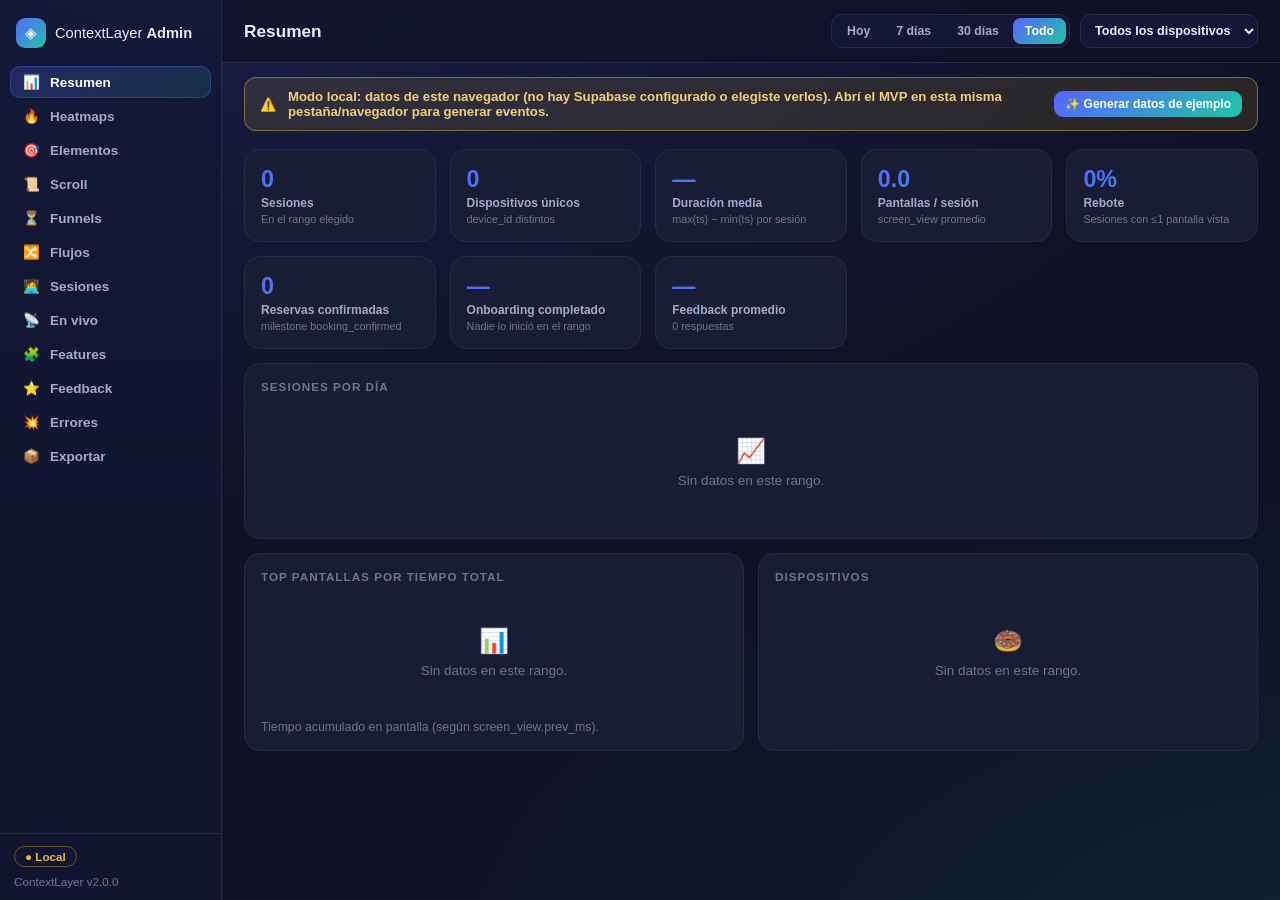
==== admin/index.html @ 9e08ad53 "F4+F5: dashboard /admin — 12 vistas de analítica con login restringido - Login GoTrue (solo emails d" ====
<!DOCTYPE html>
<html lang="es">
<head>
  <meta charset="UTF-8" />
  <meta name="viewport" content="width=device-width, initial-scale=1.0" />
  <meta name="theme-color" content="#0f1226" />
  <title>ContextLayer · Admin</title>
  <link rel="icon" href="../mvp/img/favicon.svg" type="image/svg+xml" />
  <link rel="stylesheet" href="css/admin.css?v=1" />
</head>
<body>

  <!-- ---------- Login (solo modo remoto) ---------- -->
  <div id="login" class="login" hidden>
    <form class="login__card" id="login-form" autocomplete="on">
      <div class="login__mark">◈</div>
      <div class="login__brand">ContextLayer <span>· Admin</span></div>
      <p class="login__lead">Analítica de las pruebas de usuario. Solo para el equipo.</p>
      <label class="lfield">
        <span>Email</span>
        <input type="email" id="login-email" required autocomplete="username" placeholder="vos@ejemplo.com" />
      </label>
      <label class="lfield">
        <span>Contraseña</span>
        <input type="password" id="login-pass" required autocomplete="current-password" placeholder="••••••••" />
      </label>
      <div class="login__error" id="login-error" hidden></div>
      <button class="btn btn--primary" type="submit" id="login-btn">Entrar</button>
      <button class="btn btn--ghost" type="button" id="login-local">Ver datos locales de este navegador</button>
    </form>
  </div>

  <!-- ---------- Shell del dashboard ---------- -->
  <div id="shell" class="shell" hidden>
    <aside class="sidebar" id="sidebar">
      <div class="sidebar__brand">
        <span class="sidebar__mark">◈</span>
        <span class="sidebar__name">ContextLayer <b>Admin</b></span>
        <button class="sidebar__toggle" id="nav-toggle" aria-label="Menú">☰</button>
      </div>
      <nav class="sidebar__nav" id="nav"><!-- app.js pinta los links --></nav>
      <div class="sidebar__foot" id="sidebar-foot"><!-- modo + logout --></div>
    </aside>

    <div class="main">
      <header class="topbar">
        <div class="topbar__title" id="view-title">Resumen</div>
        <div class="topbar__filters">
          <div class="seg" id="range-seg" role="group" aria-label="Rango de fechas">
            <button data-range="today">Hoy</button>
            <button data-range="7d">7 días</button>
            <button data-range="30d">30 días</button>
            <button data-range="all" class="is-on">Todo</button>
          </div>
          <select id="segment-sel" class="sel" aria-label="Segmento por dispositivo">
            <option value="all">Todos los dispositivos</option>
            <option value="mobile">📱 Mobile</option>
            <option value="tablet">📲 Tablet</option>
            <option value="desktop">🖥️ Desktop</option>
          </select>
        </div>
      </header>

      <div id="banner" class="banner" hidden></div>
      <main id="view" class="view" aria-live="polite">
        <div class="loading">Cargando…</div>
      </main>
    </div>
  </div>

  <!-- Scripts clásicos, en orden: config → cliente → datos → agregación → gráficos → vistas → app -->
  <script src="../mvp/js/config.js"></script>
  <script src="js/sb.js?v=1"></script>
  <script src="js/provider.js?v=1"></script>
  <script src="js/agg.js?v=1"></script>
  <script src="js/charts.js?v=1"></script>
  <script src="js/heat.js?v=1"></script>
  <script src="js/views/overview.js?v=1"></script>
  <script src="js/views/heatmap.js?v=1"></script>
  <script src="js/views/elements.js?v=1"></script>
  <script src="js/views/scroll.js?v=1"></script>
  <script src="js/views/funnels.js?v=1"></script>
  <script src="js/views/flows.js?v=1"></script>
  <script src="js/views/sessions.js?v=1"></script>
  <script src="js/views/live.js?v=1"></script>
  <script src="js/views/features.js?v=1"></script>
  <script src="js/views/feedback.js?v=1"></script>
  <script src="js/views/errors.js?v=1"></script>
  <script src="js/views/export.js?v=1"></script>
  <script src="js/app.js?v=1"></script>
</body>
</html>
---- admin/css/admin.css ----
/* ============================================================================
 * ContextLayer · Admin — admin.css
 * Dashboard oscuro con los acentos de la marca (índigo #5566ff / agua #23c3a4).
 * ==========================================================================*/

:root {
  --bg: #0f1226;
  --bg-2: #131735;
  --surface: #181c34;
  --surface-2: #1e2342;
  --line: #262b4a;
  --txt: #e9ecfc;
  --txt-dim: #a2aacd;
  --txt-mute: #6d7598;
  --brand: #5566ff;
  --brand-2: #23c3a4;
  --grad: linear-gradient(135deg, #5566ff 0%, #23c3a4 100%);
  --danger: #ff6b7d;
  --warn: #e8b93e;
  --ok: #23c3a4;
  --radius: 16px;
  --radius-sm: 12px;
  --shadow: 0 12px 34px rgba(0, 0, 0, 0.35);
  font-size: 15px;
}

* { box-sizing: border-box; margin: 0; padding: 0; }

html, body {
  min-height: 100%;
  background: var(--bg);
  color: var(--txt);
  font-family: -apple-system, BlinkMacSystemFont, "Segoe UI", Roboto, Helvetica, Arial, sans-serif;
  -webkit-font-smoothing: antialiased;
}

body {
  background:
    radial-gradient(1100px 600px at 15% -10%, rgba(85, 102, 255, 0.16), transparent),
    radial-gradient(900px 500px at 105% 110%, rgba(35, 195, 164, 0.10), transparent),
    var(--bg);
}

a { color: var(--brand-2); }
[hidden] { display: none !important; }

/* ---------- Botones ---------- */
.btn {
  appearance: none;
  border: 1px solid var(--line);
  background: var(--surface-2);
  color: var(--txt);
  border-radius: var(--radius-sm);
  padding: 10px 16px;
  font-size: 0.92rem;
  font-weight: 600;
  cursor: pointer;
  transition: filter 0.15s, transform 0.05s;
}
.btn:hover { filter: brightness(1.15); }
.btn:active { transform: scale(0.98); }
.btn--primary { background: var(--grad); border: none; color: #fff; }
.btn--ghost { background: transparent; }
.btn--sm { padding: 6px 11px; font-size: 0.8rem; border-radius: 9px; }
.btn--danger { background: transparent; color: var(--danger); border-color: rgba(255, 107, 125, 0.4); }
.btn:disabled { opacity: 0.45; cursor: not-allowed; }

/* ---------- Login ---------- */
.login {
  min-height: 100vh;
  display: flex;
  align-items: center;
  justify-content: center;
  padding: 24px;
}
.login__card {
  width: 100%;
  max-width: 380px;
  background: var(--surface);
  border: 1px solid var(--line);
  border-radius: var(--radius);
  box-shadow: var(--shadow);
  padding: 30px 28px;
  display: flex;
  flex-direction: column;
  gap: 12px;
}
.login__mark {
  width: 46px; height: 46px;
  border-radius: 14px;
  background: var(--grad);
  color: #fff;
  font-size: 1.5rem;
  display: flex; align-items: center; justify-content: center;
}
.login__brand { font-size: 1.25rem; font-weight: 800; }
.login__brand span { color: var(--txt-mute); font-weight: 600; }
.login__lead { color: var(--txt-dim); font-size: 0.88rem; margin-bottom: 4px; }
.lfield { display: flex; flex-direction: column; gap: 5px; font-size: 0.8rem; color: var(--txt-dim); }
.lfield input {
  background: var(--bg-2);
  border: 1px solid var(--line);
  border-radius: var(--radius-sm);
  color: var(--txt);
  padding: 10px 12px;
  font-size: 0.95rem;
}
.lfield input:focus { outline: 2px solid rgba(85, 102, 255, 0.5); border-color: var(--brand); }
.login__error {
  background: rgba(255, 107, 125, 0.12);
  border: 1px solid rgba(255, 107, 125, 0.4);
  color: var(--danger);
  border-radius: var(--radius-sm);
  padding: 9px 12px;
  font-size: 0.84rem;
}

/* ---------- Shell: sidebar + main ---------- */
.shell { display: flex; min-height: 100vh; }

.sidebar {
  width: 222px;
  flex: none;
  border-right: 1px solid var(--line);
  background: rgba(19, 23, 53, 0.7);
  display: flex;
  flex-direction: column;
  position: sticky;
  top: 0;
  height: 100vh;
}
.sidebar__brand {
  display: flex; align-items: center; gap: 9px;
  padding: 18px 16px 14px;
  font-size: 0.98rem;
}
.sidebar__mark {
  width: 30px; height: 30px; flex: none;
  border-radius: 9px;
  background: var(--grad);
  color: #fff;
  display: flex; align-items: center; justify-content: center;
  font-size: 1rem;
}
.sidebar__name b { font-weight: 800; }
.sidebar__toggle { display: none; }
.sidebar__nav { flex: 1; overflow-y: auto; padding: 4px 10px 10px; }
.nav-item {
  display: flex; align-items: center; gap: 9px;
  padding: 8px 11px;
  margin-bottom: 2px;
  border-radius: 10px;
  color: var(--txt-dim);
  text-decoration: none;
  font-size: 0.9rem;
  font-weight: 600;
}
.nav-item:hover { background: var(--surface-2); color: var(--txt); }
.nav-item.is-active {
  background: linear-gradient(135deg, rgba(85, 102, 255, 0.22), rgba(35, 195, 164, 0.14));
  color: #fff;
  box-shadow: inset 0 0 0 1px rgba(85, 102, 255, 0.35);
}
.nav-item__ico { width: 20px; text-align: center; flex: none; }
.sidebar__foot {
  border-top: 1px solid var(--line);
  padding: 12px 14px;
  font-size: 0.78rem;
  color: var(--txt-mute);
  display: flex; flex-direction: column; gap: 8px;
}
.mode-pill {
  display: inline-flex; align-items: center; gap: 6px;
  border: 1px solid var(--line);
  border-radius: 999px;
  padding: 3px 10px;
  font-weight: 700;
  align-self: flex-start;
}
.mode-pill--remote { color: var(--brand-2); border-color: rgba(35, 195, 164, 0.4); }
.mode-pill--local { color: var(--warn); border-color: rgba(232, 185, 62, 0.4); }
.mode-pill--demo { color: var(--brand); border-color: rgba(85, 102, 255, 0.5); }

.main { flex: 1; min-width: 0; display: flex; flex-direction: column; }

/* ---------- Topbar ---------- */
.topbar {
  display: flex;
  align-items: center;
  justify-content: space-between;
  gap: 14px;
  flex-wrap: wrap;
  padding: 14px 22px;
  border-bottom: 1px solid var(--line);
  background: rgba(15, 18, 38, 0.75);
  position: sticky;
  top: 0;
  z-index: 20;
  backdrop-filter: blur(8px);
}
.topbar__title { font-size: 1.15rem; font-weight: 800; }
.topbar__filters { display: flex; align-items: center; gap: 10px; flex-wrap: wrap; }

.seg {
  display: inline-flex;
  background: var(--bg-2);
  border: 1px solid var(--line);
  border-radius: 11px;
  padding: 3px;
  gap: 2px;
}
.seg button {
  appearance: none; border: none; background: transparent;
  color: var(--txt-dim);
  border-radius: 8px;
  padding: 6px 12px;
  font-size: 0.82rem;
  font-weight: 700;
  cursor: pointer;
}
.seg button:hover { color: var(--txt); }
.seg button.is-on { background: var(--grad); color: #fff; }

.sel {
  background: var(--bg-2);
  border: 1px solid var(--line);
  color: var(--txt);
  border-radius: 11px;
  padding: 8px 10px;
  font-size: 0.84rem;
  font-weight: 600;
}

/* ---------- Banner modo local / demo ---------- */
.banner {
  margin: 14px 22px 0;
  border-radius: var(--radius-sm);
  padding: 11px 15px;
  display: flex;
  align-items: center;
  gap: 12px;
  flex-wrap: wrap;
  font-size: 0.88rem;
  font-weight: 600;
}
.banner--local { background: rgba(232, 185, 62, 0.12); border: 1px solid rgba(232, 185, 62, 0.45); color: #f2cf7a; }
.banner--demo { background: rgba(85, 102, 255, 0.14); border: 1px solid rgba(85, 102, 255, 0.5); color: #aab4ff; }
.banner--warn { background: rgba(255, 107, 125, 0.1); border: 1px solid rgba(255, 107, 125, 0.4); color: var(--danger); }
.banner .grow { flex: 1; min-width: 200px; }

/* ---------- Área de vista ---------- */
.view { padding: 18px 22px 40px; }
.loading { color: var(--txt-mute); padding: 30px 0; text-align: center; }

.grid { display: grid; gap: 14px; }
.grid--kpis { grid-template-columns: repeat(auto-fit, minmax(158px, 1fr)); }
.grid--2 { grid-template-columns: 1fr 1fr; }
.grid--3 { grid-template-columns: repeat(3, 1fr); }
@media (max-width: 1100px) { .grid--3 { grid-template-columns: 1fr 1fr; } }
@media (max-width: 760px) { .grid--2, .grid--3 { grid-template-columns: 1fr; } }

.card {
  background: var(--surface);
  border: 1px solid var(--line);
  border-radius: var(--radius);
  padding: 16px;
  min-width: 0;
}
.card__title {
  font-size: 0.78rem;
  text-transform: uppercase;
  letter-spacing: 1px;
  color: var(--txt-mute);
  font-weight: 700;
  margin-bottom: 10px;
}
.card--span { grid-column: 1 / -1; }

.kpi { display: flex; flex-direction: column; gap: 3px; }
.kpi__val {
  font-size: 1.55rem;
  font-weight: 800;
  background: var(--grad);
  -webkit-background-clip: text;
  background-clip: text;
  -webkit-text-fill-color: transparent;
}
.kpi__label { color: var(--txt-dim); font-size: 0.8rem; font-weight: 600; }
.kpi__hint { color: var(--txt-mute); font-size: 0.72rem; }

.muted { color: var(--txt-mute); font-size: 0.82rem; }
.dim { color: var(--txt-dim); }
.nowrap { white-space: nowrap; }
.right { text-align: right; }
.scroll-x { overflow-x: auto; }

.empty {
  text-align: center;
  color: var(--txt-mute);
  padding: 34px 10px;
  font-size: 0.9rem;
}
.empty__ico { display: block; font-size: 1.6rem; margin-bottom: 8px; }

/* ---------- Chips / badges ---------- */
.chip {
  display: inline-flex; align-items: center; gap: 4px;
  border: 1px solid var(--line);
  background: var(--bg-2);
  color: var(--txt-dim);
  border-radius: 999px;
  padding: 2px 9px;
  font-size: 0.72rem;
  font-weight: 700;
  white-space: nowrap;
}
.chip--ok { color: var(--brand-2); border-color: rgba(35, 195, 164, 0.4); }
.chip--warn { color: var(--warn); border-color: rgba(232, 185, 62, 0.4); }
.chip--bad { color: var(--danger); border-color: rgba(255, 107, 125, 0.4); }
.chip--brand { color: #aab4ff; border-color: rgba(85, 102, 255, 0.5); }

/* ---------- Tablas ---------- */
table.tbl { width: 100%; border-collapse: collapse; font-size: 0.85rem; }
.tbl th {
  text-align: left;
  color: var(--txt-mute);
  font-size: 0.72rem;
  text-transform: uppercase;
  letter-spacing: 0.8px;
  padding: 8px 10px;
  border-bottom: 1px solid var(--line);
  white-space: nowrap;
}
.tbl td { padding: 8px 10px; border-bottom: 1px solid rgba(38, 43, 74, 0.55); vertical-align: middle; }
.tbl tr:last-child td { border-bottom: none; }
.tbl tr.is-click { cursor: pointer; }
.tbl tr.is-click:hover td { background: rgba(85, 102, 255, 0.08); }
.tbl td.num, .tbl th.num { text-align: right; font-variant-numeric: tabular-nums; }

/* Tabla-heatmap (flujos) */
.heat-tbl { border-collapse: collapse; font-size: 0.76rem; }
.heat-tbl th {
  color: var(--txt-mute);
  font-weight: 700;
  padding: 4px 7px;
  text-align: right;
  white-space: nowrap;
}
.heat-tbl thead th {
  writing-mode: vertical-rl;
  transform: rotate(200grad);
  text-align: left;
  vertical-align: bottom;
  padding: 6px 3px;
}
.heat-tbl td {
  min-width: 34px;
  height: 28px;
  text-align: center;
  border: 1px solid rgba(15, 18, 38, 0.8);
  border-radius: 4px;
  font-weight: 700;
  font-variant-numeric: tabular-nums;
}
.heat-tbl td.tot { background: transparent !important; color: var(--txt-mute); border: none; }

/* ---------- Heatmap / preview ---------- */
.heat-controls { display: flex; gap: 10px; flex-wrap: wrap; align-items: center; margin-bottom: 14px; }
.heat-stage {
  position: relative;
  width: 402px;
  max-width: 100%;
  border: 1px solid var(--line);
  border-radius: var(--radius-sm);
  overflow: hidden;
  background: #f5f7fc;
  flex: none;
}
.heat-stage iframe { display: block; width: 400px; border: none; background: #f5f7fc; }
.heat-stage canvas, .heat-stage .ghost {
  position: absolute;
  top: 0; left: 0;
  pointer-events: none;
}
.heat-stage canvas { opacity: 0.75; }
.heat-layout { display: flex; gap: 18px; align-items: flex-start; flex-wrap: wrap; }
.heat-side { flex: 1; min-width: 250px; display: flex; flex-direction: column; gap: 12px; }

/* Cursor fantasma del replay */
.ghost {
  width: 22px; height: 22px;
  border-radius: 50%;
  background: rgba(85, 102, 255, 0.45);
  border: 2px solid #5566ff;
  box-shadow: 0 0 12px rgba(85, 102, 255, 0.8);
  transform: translate(-50%, -50%);
  transition: left 0.35s ease, top 0.35s ease;
  z-index: 5;
}
.ghost.pulse { animation: ghostPulse 0.45s ease; }
@keyframes ghostPulse {
  0% { box-shadow: 0 0 0 0 rgba(35, 195, 164, 0.85); }
  100% { box-shadow: 0 0 0 22px rgba(35, 195, 164, 0); }
}

/* ---------- Timeline de sesión ---------- */
.tline { display: flex; flex-direction: column; max-height: 640px; overflow-y: auto; }
.tline__item {
  display: flex;
  gap: 10px;
  padding: 5px 8px;
  border-left: 2px solid var(--line);
  font-size: 0.82rem;
  align-items: baseline;
}
.tline__item.is-screen { border-left-color: var(--brand); font-weight: 800; }
.tline__item.is-mile { border-left-color: var(--brand-2); }
.tline__item.is-bad { border-left-color: var(--danger); }
.tline__item.is-now { background: rgba(85, 102, 255, 0.14); border-radius: 0 8px 8px 0; }
.tline__t { color: var(--txt-mute); font-variant-numeric: tabular-nums; font-size: 0.72rem; flex: none; width: 46px; }
.tline__badge {
  font-size: 0.66rem;
  border-radius: 6px;
  padding: 1px 6px;
  font-weight: 800;
  background: rgba(35, 195, 164, 0.18);
  color: var(--brand-2);
  flex: none;
}
.tline__txt { color: var(--txt-dim); min-width: 0; overflow-wrap: anywhere; }
.tline__item.is-screen .tline__txt { color: var(--txt); }

/* ---------- Replay controls ---------- */
.replay-bar { display: flex; align-items: center; gap: 8px; flex-wrap: wrap; margin-bottom: 10px; }
.progress {
  flex: 1;
  min-width: 120px;
  height: 8px;
  border-radius: 99px;
  background: var(--bg-2);
  border: 1px solid var(--line);
  overflow: hidden;
  cursor: pointer;
}
.progress__fill { height: 100%; background: var(--grad); width: 0%; transition: width 0.2s linear; }

/* ---------- Live ---------- */
.live-dot {
  width: 9px; height: 9px; border-radius: 50%;
  background: var(--brand-2);
  display: inline-block;
  animation: liveBlink 1.4s infinite;
}
@keyframes liveBlink { 50% { opacity: 0.25; } }
.live-list { max-height: 560px; overflow-y: auto; }

/* ---------- Charts (SVG) ---------- */
.chart svg { display: block; width: 100%; height: auto; }
.legend { display: flex; flex-wrap: wrap; gap: 8px 14px; margin-top: 10px; font-size: 0.78rem; color: var(--txt-dim); }
.legend__it { display: inline-flex; align-items: center; gap: 6px; }
.legend__sw { width: 10px; height: 10px; border-radius: 3px; flex: none; }

/* Barras HTML (ranking) */
.hbar { display: grid; grid-template-columns: minmax(90px, 200px) 1fr 52px; gap: 8px; align-items: center; margin-bottom: 7px; font-size: 0.82rem; }
.hbar__label { color: var(--txt-dim); overflow: hidden; text-overflow: ellipsis; white-space: nowrap; }
.hbar__track { background: var(--bg-2); border-radius: 6px; height: 16px; overflow: hidden; }
.hbar__fill { height: 100%; border-radius: 6px; background: var(--grad); min-width: 2px; }
.hbar__val { text-align: right; font-weight: 700; font-variant-numeric: tabular-nums; }

/* Barras apiladas (scroll) */
.stack { display: flex; height: 18px; border-radius: 6px; overflow: hidden; background: var(--bg-2); }
.stack > div { height: 100%; }

/* ---------- Export ---------- */
.exp-row { display: flex; align-items: center; gap: 10px; flex-wrap: wrap; padding: 12px 0; border-bottom: 1px solid var(--line); }
.exp-row:last-child { border-bottom: none; }
.exp-row b { min-width: 110px; }

/* ---------- Responsive: sidebar → topbar ---------- */
@media (max-width: 900px) {
  .shell { flex-direction: column; }
  .sidebar {
    width: 100%;
    height: auto;
    position: static;
    border-right: none;
    border-bottom: 1px solid var(--line);
  }
  .sidebar__brand { padding: 12px 16px; }
  .sidebar__toggle {
    display: block;
    margin-left: auto;
    background: var(--surface-2);
    border: 1px solid var(--line);
    color: var(--txt);
    border-radius: 9px;
    padding: 6px 10px;
    cursor: pointer;
  }
  .sidebar__nav {
    display: none;
    padding: 0 12px 12px;
  }
  .sidebar__nav.is-open { display: flex; flex-wrap: wrap; gap: 4px; }
  .sidebar__nav .nav-item { margin-bottom: 0; }
  .sidebar__foot { flex-direction: row; align-items: center; justify-content: space-between; padding: 8px 16px; }
  .topbar { position: static; }
  .view { padding: 14px 14px 40px; }
  .banner { margin: 12px 14px 0; }
}
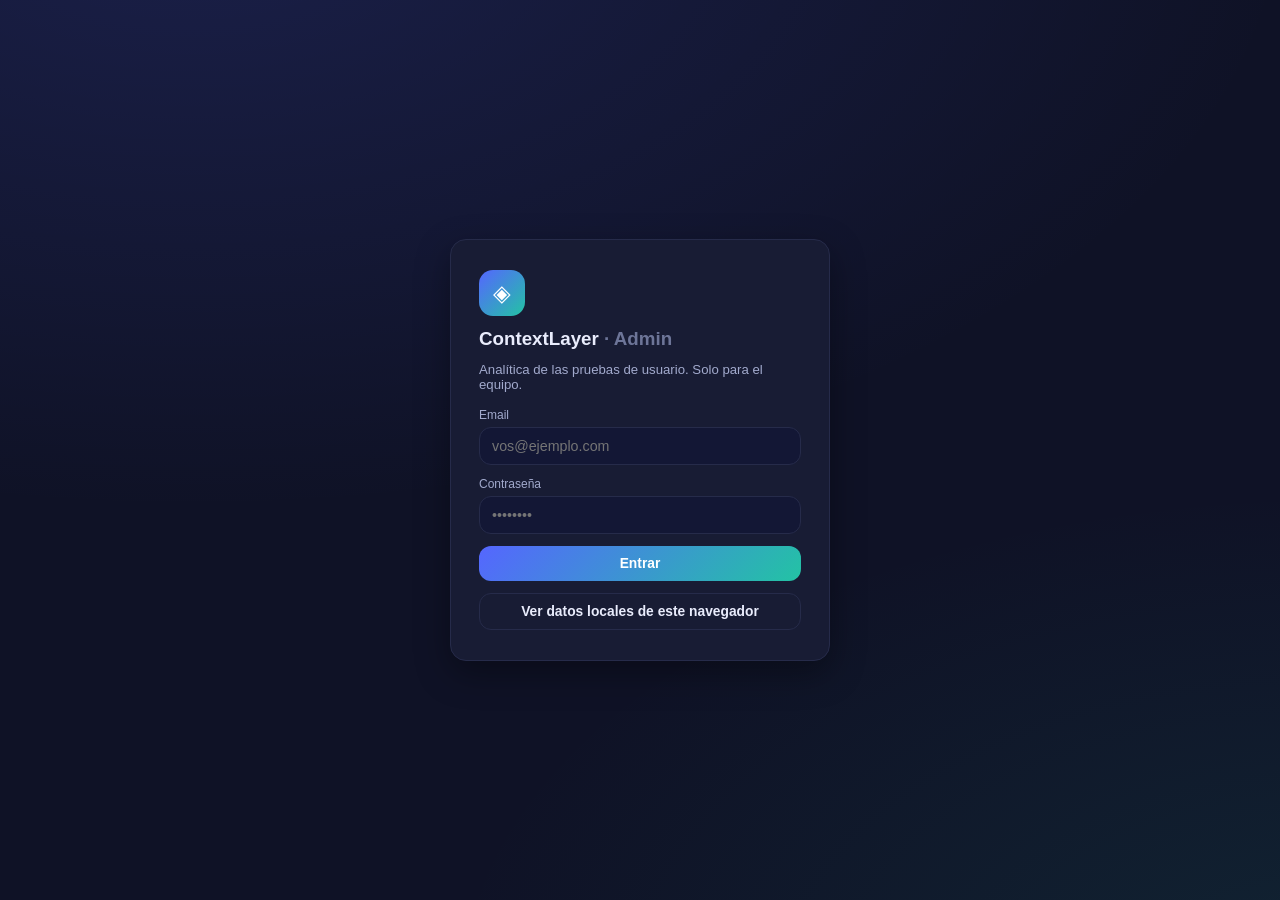
==== commit 4a32c3ca: "Conectar analytics al proyecto Supabase MVP-NBL-UDESA - config.js: Project URL + publishable key (pú" ====
--- a/admin/index.html
+++ b/admin/index.html
@@ -69,7 +69,7 @@
   </div>
 
   <!-- Scripts clásicos, en orden: config → cliente → datos → agregación → gráficos → vistas → app -->
-  <script src="../mvp/js/config.js"></script>
+  <script src="../mvp/js/config.js?v=31"></script>
   <script src="js/sb.js?v=1"></script>
   <script src="js/provider.js?v=1"></script>
   <script src="js/agg.js?v=1"></script>
